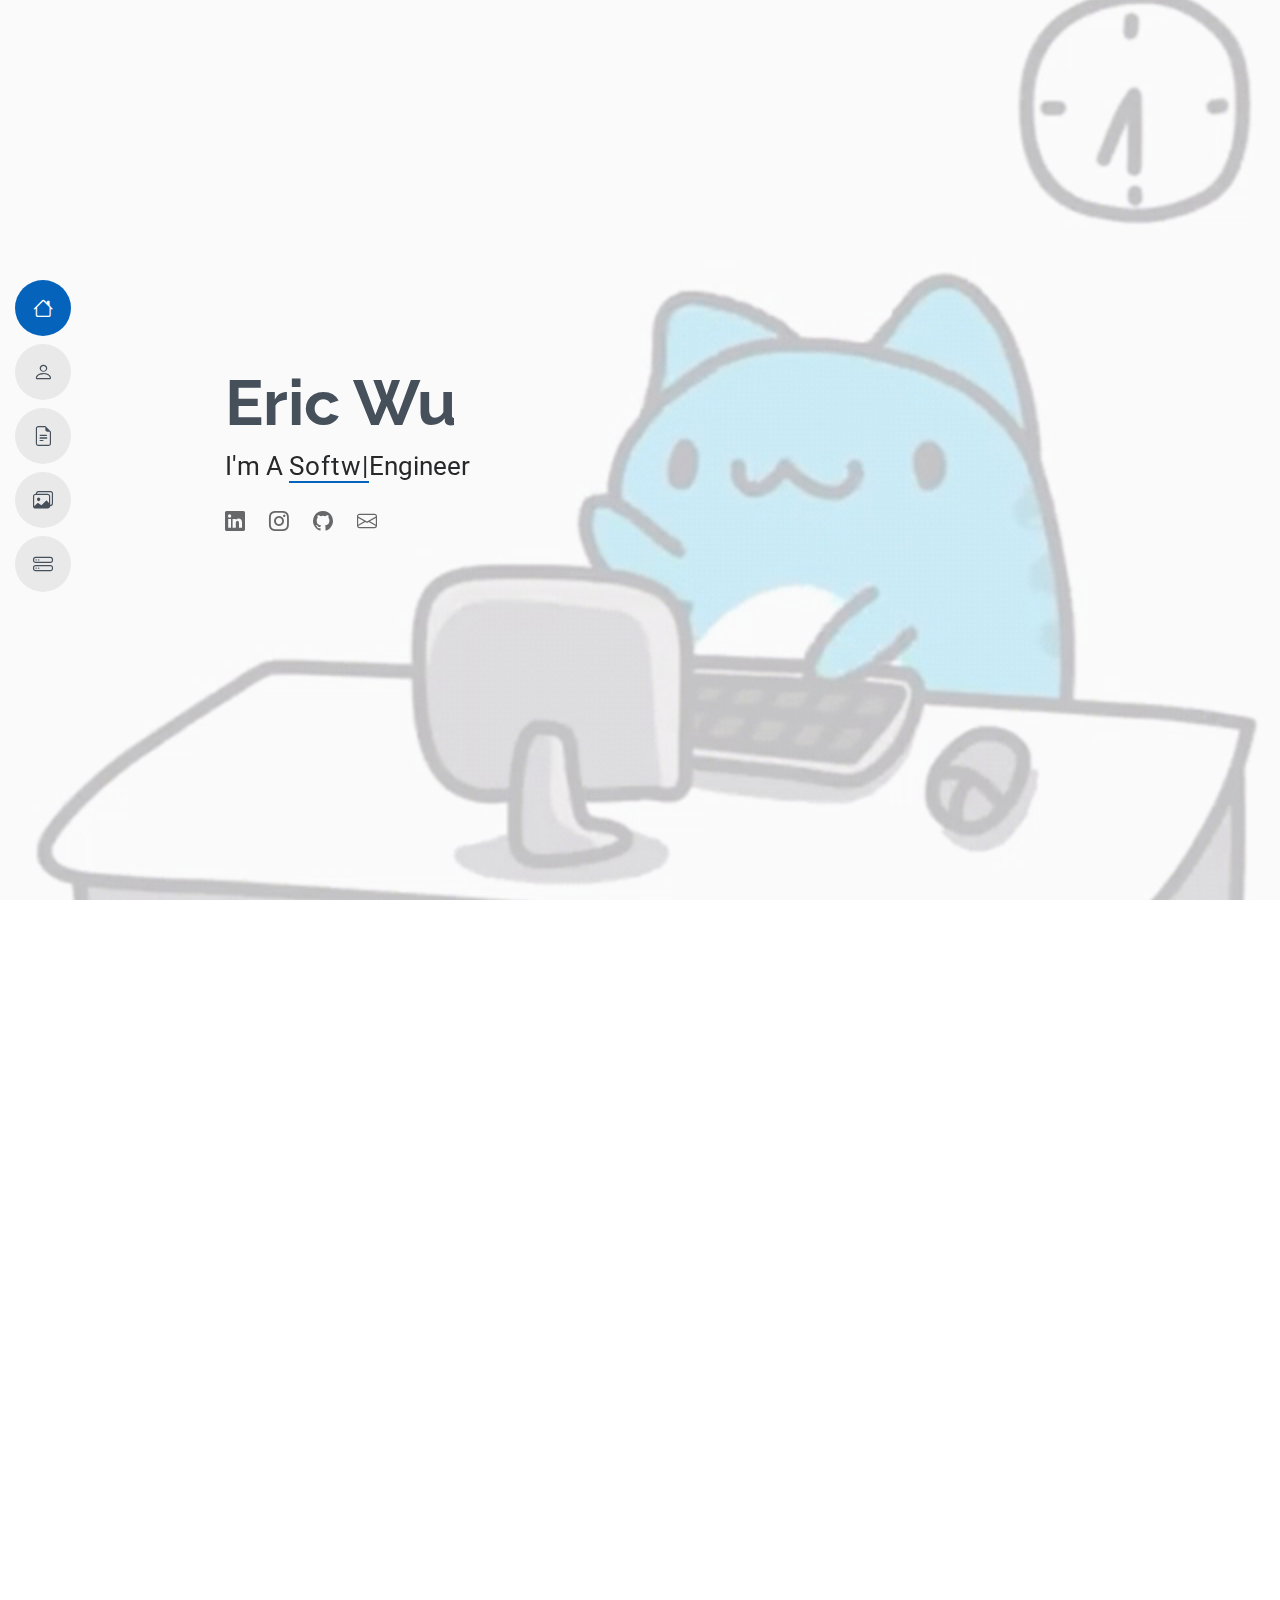
==== index.html @ dc7349c2 "Updated FavIcon?" ====
<!DOCTYPE html>
<html lang="en">

<head>
  <meta charset="utf-8">
  <meta content="width=device-width, initial-scale=1.0" name="viewport">
  <title>EW</title>
  <meta content="" name="description">
  <meta content="" name="keywords">

  <!-- Favicons -->
  <link rel="icon" type="image/png"  href="assets/img/favicon.png" >
  <link rel="stylesheet" href="https://cdnjs.cloudflare.com/ajax/libs/font-awesome/6.0.0-beta3/css/all.min.css" integrity="sha512-KO7TPHht6qdVv+/44L/7fROG8PQslRi4x6wUwz5GZ4k/w/W1MPv69cSNM6CeZTzq5b3/lQ7Zl6s5TO2j1BkQ6w==" crossorigin="anonymous" referrerpolicy="no-referrer" />


  <!-- Fonts -->
  <link href="https://fonts.googleapis.com" rel="preconnect">
  <link href="https://fonts.gstatic.com" rel="preconnect" crossorigin>
  <link href="https://fonts.googleapis.com/css2?family=Roboto:ital,wght@0,100;0,300;0,400;0,500;0,700;0,900;1,100;1,300;1,400;1,500;1,700;1,900&family=Poppins:ital,wght@0,100;0,200;0,300;0,400;0,500;0,600;0,700;0,800;0,900;1,100;1,200;1,300;1,400;1,500;1,600;1,700;1,800;1,900&family=Raleway:ital,wght@0,100;0,200;0,300;0,400;0,500;0,600;0,700;0,800;0,900;1,100;1,200;1,300;1,400;1,500;1,600;1,700;1,800;1,900&display=swap" rel="stylesheet">

  <!-- Vendor CSS Files -->
  <link href="assets/vendor/bootstrap/css/bootstrap.min.css" rel="stylesheet">
  <link href="assets/vendor/bootstrap-icons/bootstrap-icons.css" rel="stylesheet">
  <link href="assets/vendor/aos/aos.css" rel="stylesheet">
  <link href="assets/vendor/glightbox/css/glightbox.min.css" rel="stylesheet">
  <link href="assets/vendor/swiper/swiper-bundle.min.css" rel="stylesheet">

  <!-- Main CSS File -->
  <link href="assets/css/main.css" rel="stylesheet">

  <!-- =======================================================
  * Template Name: MyResume
  * Template URL: https://bootstrapmade.com/free-html-bootstrap-template-my-resume/
  * Updated: Jun 29 2024 with Bootstrap v5.3.3
  * Author: BootstrapMade.com
  * License: https://bootstrapmade.com/license/
  ======================================================== -->
</head>

<body class="index-page">

  <header id="header" class="header d-flex flex-column justify-content-center">

    <i class="header-toggle d-xl-none bi bi-list"></i>

    <nav id="navmenu" class="navmenu">
      <ul>
        <li><a href="#hero" class="active"><i class="bi bi-house navicon"></i><span>Home</span></a></li>
        <li><a href="#about"><i class="bi bi-person navicon"></i><span>About</span></a></li>
        <li><a href="#resume"><i class="bi bi-file-earmark-text navicon"></i><span>Resume</span></a></li>
        <li><a href="#projects"><i class="bi bi-images navicon"></i><span>Projects</span></a></li>
        <li><a href="#services"><i class="bi bi-hdd-stack navicon"></i><span>Services</span></a></li>
      </ul>
    </nav>

  </header>

  <main class="main">

    <!-- Hero Section -->
    <section id="hero" class="hero section light-background">
      <div class="video-container">
        <video autoplay loop muted playsinline poster="assets/img/capoo-capoo-type.mp4">
          <source src="assets/img/capoo-capoo-type.mp4" type="video/mp4">
          Your browser does not support the video tag.
        </video>
      </div>
      <div class="container" data-aos="zoom-out">
        <div class="row justify-content-center">
          <div class="col-lg-9 hero-content">
            <h2>Eric Wu</h2>
            <p>I'm A
              <span class="typed" data-typed-items="Software, Cloud"></span>Engineer
              <span class="typed-cursor typed-cursor--blink" aria-hidden="true"></span>
            </p>
            <div class="social-links">
              <a href="https://www.linkedin.com/in/eric-wu-dev/"><i class="bi bi-linkedin"></i></a>
              <a href="https://www.instagram.com/e.wu1021/"><i class="bi bi-instagram"></i></a>
              <a href="https://github.com/Ewu694"><i class="bi bi-github"></i></a>
              <a href="mailto:ericwu.dev@gmail.com"><i class="bi bi-envelope"></i></a>
            </div>
          </div>
        </div>
      </div>

    </section><!-- /Hero Section -->

    <!-- About Section -->
    <section id="about" class="about section">

      <!-- Section Title -->
      <div class="container section-title" data-aos="fade-up">
        <h2>About</h2>
        <p>Hey! I'm a rising senior at Hunter College majoring in Computer Science with a minor in Mathematics. I'm currently a SWE intern at TipTop Technologies and a SWE Fellow at Headstarter and CodePath! Throughout the summer I will be exploring new frameworks and libraries while doing my best to advance my cloud knowledge to earn a AWS Solutions Architect Associate certificate. Please feel free to get in touch with me as I am always looking for new opportunities that allow me to contribute to innovative projects and further expand my expertise!</p>
      </div><!-- End Section Title -->  

      <div class="container" data-aos="fade-up" data-aos-delay="100">

        <div class="row gy-4 justify-content-center">
          <div class="col-lg-4 section-pic-container">
            <img src="assets/img/profile-pic.jpg" class="img-fluid" alt="">
          </div>
          <div class="col-lg-8 content">
              <h2>Software | Cloud Engineer</h2>
            <p class="fst-italic py-3">
              "I am built upon the small things I do everyday, and the end results are just a byproduct of that" - Kita Shinsuke
            </p>
            <div class="row">
              <div class="col-lg-6">
                <ul>
                  <li>
                     <i class="bi bi-chevron-right"></i> <strong>Email:</strong>
                     <a href="mailto:ericwu.dev@gmail.com">ericwu.dev@gmail.com</a>
                  </li>
                  <li>
                    <i class="bi bi-chevron-right"></i> <strong>City:</strong> <span>New York, USA</span>
                  </li>
                  <li>
                    <i class="bi bi-chevron-right"></i> <strong>Availability:</strong> <span>August 30th Onwards</span>
                  </li>
                </ul>
              </div>
              <div class="col-lg-6">
                <ul>
                  <li><i class="bi bi-chevron-right"></i> <strong>Age:</strong> <span>20</span></li>
                  <li><i class="bi bi-chevron-right"></i> <strong>Degree:</strong> <span>Bachelor's in Computer Science</span></li>
                  <li><i class="bi bi-chevron-right"></i> <strong>GPA:</strong> <span>3.3</span></li>
                </ul>
              </div>
            </div>
            <p class="py-3">
              Looking for a driven and adaptable junior engineer who possibly comes with a sense of humor? Look no further! I've developed both my soft and technical skills through the experience I've gained. Over time, I've grown increasingly confident in these abilities. I am always open to new opportunities where we can help elevate each other to greater heights!
            </p>
          </div>
        </div>

      </div>

    </section><!-- /About Section -->

    <!-- Skills Section -->
    <section id="skills" class="skills section">

      <!-- Section Title -->
      <div class="container section-title" data-aos="fade-up">
        <h2>Skills</h2>
      </div><!-- End Section Title -->

      <div class="container" data-aos="fade-up" data-aos-delay="100">

        <div class="row skills-content skills-animation">

          <div class="col-lg-6">

            <div class="progress">
              <span class="skill"><span>HTML</span> <i class="val">100%</i></span>
              <div class="progress-bar-wrap">
                <div class="progress-bar" role="progressbar" aria-valuenow="100" aria-valuemin="0" aria-valuemax="100"></div>
              </div>
            </div><!-- End Skills Item -->

            <div class="progress">
              <span class="skill"><span>JavaScript/TypeScript</span> <i class="val">90%</i></span>
              <div class="progress-bar-wrap">
                <div class="progress-bar" role="progressbar" aria-valuenow="90" aria-valuemin="0" aria-valuemax="100"></div>
              </div>
            </div><!-- End Skills Item -->

            <div class="progress">
              <span class="skill"><span>React/Next/Node/Express JS</span> <i class="val">75%</i></span>
              <div class="progress-bar-wrap">
                <div class="progress-bar" role="progressbar" aria-valuenow="75" aria-valuemin="0" aria-valuemax="100"></div>
              </div>
            </div><!-- End Skills Item -->

          </div>

          <div class="col-lg-6">

            <div class="progress">
              <span class="skill"><span>Python</span> <i class="val">95%</i></span>
              <div class="progress-bar-wrap">
                <div class="progress-bar" role="progressbar" aria-valuenow="95" aria-valuemin="0" aria-valuemax="95"></div>
              </div>
            </div><!-- End Skills Item -->

            <div class="progress">
              <span class="skill"><span>C++</span> <i class="val">95%</i></span>
              <div class="progress-bar-wrap">
                <div class="progress-bar" role="progressbar" aria-valuenow="95" aria-valuemin="0" aria-valuemax="100"></div>
              </div>
            </div><!-- End Skills Item -->

            <div class="progress">
              <span class="skill"><span>AWS</span> <i class="val">70%</i></span>
              <div class="progress-bar-wrap">
                <div class="progress-bar" role="progressbar" aria-valuenow="70" aria-valuemin="0" aria-valuemax="100"></div>
              </div>
            </div><!-- End Skills Item -->

          </div>

        </div>

      </div>

    </section><!-- /Skills Section -->

    <!-- Resume Section -->
    <section id="resume" class="resume section">

      <!-- Section Title -->
      <div class="container section-title" data-aos="fade-up">
        <h2>Resume</h2>
        <div class="btn_container">
          <button 
          class="btn btn-color-2" 
          onclick="window.open('https://drive.google.com/file/d/1-XKD9uAwaALho69x9drtGGckcYJbq74u/view?usp=sharing')">
          Download CV
        </div>
      </div><!-- End Section Title -->

      <div class="container">

        <div class="row">

          <div class="col-lg-6" data-aos="fade-up" data-aos-delay="100">
            <h3 class="resume-title">Summary</h3>

            <div class="resume-item pb-0">
              <h4>Eric Wu</h4>
              <p><em>Junior Developer who's been coding since high school and continousally developing their skills.</em></p>
              <ul>
                <li>Brooklyn, NY</li>
                <li> <a href="mailto:ericwu.dev@gmail.com">ericwu.dev@gmail.com</a></li>
              </ul>
            </div><!-- Edn Resume Item -->

            <h3 class="resume-title">Education</h3>
            <div class="resume-item">
              <h4>City University of New York, Hunter College</h4>
              <h5>695 Park Ave, 10065, New York, NY</h5>
              <h5>2021 - Present</h5>
              <p><em>Bachelor of Arts in Computer Science</em></p>
              <p>Relevant Coursework: Data-Structures and Algorithms, Discrete Math, Computer Architecture, Graph Theory, Operating Systems, Computer Theory, Calculus 2, Statistics
              </p>
            </div><!-- Edn Resume Item -->

          </div>

          <div class="col-lg-6" data-aos="fade-up" data-aos-delay="200">
            <h3 class="resume-title">Professional Experience</h3>
            <div class="resume-item">
              <h4>Software Engineer Intern</h4>
              <h5>March 2024 - Present</h5>
              <p><em> Remote </em></p>
              <ul>
                <li>Developed a web application for user feedback on organizations, enabling employees to enhance service quality based on feedback</li>
                <li>Integrated an AI chatbot for customer support, providing real-time answers and increasing customer engagement </li>
                <li>Developed a web API for seamless user registration integration on client websites, leading to a user base increase of over 100</li>
                <li>Collaborated with the client’s language learning platform team to enhance their chatbot, improving its usability and intuitiveness, thereby extending user session times</li>
              </ul>
            </div><!-- Edn Resume Item -->
            
            <div class="resume-item">
              <h4>Student Aide</h4>
              <h5>August 2023 - March 2024</h5>
              <p><em>City University of New York, Hunter College</em></p>
              <ul>
                <li>Serviced patrons in the reception desk of the Leon and Toby Cooperman Library, resulting in smooth and comfortable patron experience</li>
                <li>Filled and adapted to many different roles within the library when necessary</li>
                <li>Taught hundreds of patrons about how the printing system worked, how to find and search for books within the different floors of the library, etc.
                </li>
              </ul>
            </div><!-- Edn Resume Item -->

            <div class="resume-item">
              <h4>Teaching Assistant</h4>
              <h5>August 2022 - December 2022</h5>
              <p><em>City University of New York, Hunter College</em></p>
              <ul>
                <li>Mentored hundreds of students in Python and C++, significantly improving their project and test grades.</li>
                <li>Led discussion sessions mentoring 10-30 students in Python and C++, resulting in significant improvements in their project and test grades</li>
              </ul>
            </div><!-- Edn Resume Item -->

          </div>

        </div>

      </div>

    </section><!-- /Resume Section -->

    <!-- Project Section -->
    <section id="projects" class="portfolio section">

      <!-- Section Title -->
      <div class="container section-title" data-aos="fade-up">
        <h2>Projects</h2>
      </div><!-- End Section Title -->

      <div class="container">

        <div class="isotope-layout" data-default-filter="*" data-layout="masonry" data-sort="original-order">

          <ul class="portfolio-filters isotope-filters" data-aos="fade-up" data-aos-delay="100">
            <li data-filter="*" class="filter-active">All</li>
            <li data-filter=".filter-app">JavaScript</li>
            <li data-filter=".filter-product">Python</li>
            <li data-filter=".filter-branding">C++/C#</li>
          </ul><!-- End Portfolio Filters -->

          <div class="row gy-4 isotope-container" data-aos="fade-up" data-aos-delay="200">

            <div class="col-lg-4 col-md-6 portfolio-item isotope-item filter-app">
              <img src="assets/img/project-1.png" class="img-fluid" alt="">
              <div class="portfolio-info">
                <h4>aScrape</h4>
                <p>Made using: TypeScript | ReactJS | NextJS | NodeJS | TailwindCSS | Axios + Cheerio</p>
                <a href="https://github.com/Ewu694/aScrape" title="Repository" class="details-link"><i class="bi bi-github"></i></a>
              </div>
            </div><!-- End Portfolio Item -->

            <div class="col-lg-4 col-md-6 portfolio-item isotope-item filter-product">
              <img src="assets/img/project-4.jpg" class="img-fluid" alt="">
              <div class="portfolio-info">
                <h4>Dominos Pizza Script</h4>
                <p>Made using: Python</p>
                <a href="https://github.com/Ewu694/Automated-Dominos-Pizzas" title="Repository" class="details-link"><i class="bi bi-github"></i></a>
              </div>
            </div><!-- End Portfolio Item -->

            <div class="col-lg-4 col-md-6 portfolio-item isotope-item filter-branding">
              <img src="assets/img/project-6.png" class="img-fluid" alt="">
              <div class="portfolio-info">
                <h4>Simulated Operating System</h4>
                <p>Made using: C++</p>
                <a href="https://github.com/Ewu694/SimulatedOS" title="Repository" class="details-link"><i class="bi bi-github"></i></a>
              </div>
            </div><!-- End Portfolio Item -->

            <div class="col-lg-4 col-md-6 portfolio-item isotope-item filter-app">
              <img src="assets/img/project-7.png" class="img-fluid" alt="">
              <div class="portfolio-info">
                <h4>Popmarket Scraper</h4>
                <p>Made Using: JavaScript</p>
                <a href="https://github.com/Ewu694/Popmarket-Scraper" title="Repository" class="details-link"><i class="bi bi-github"></i></a>
              </div>
            </div><!-- End Portfolio Item -->

            <div class="col-lg-4 col-md-6 portfolio-item isotope-item filter-product">
              <img src="assets/img/project-5.png" class="img-fluid" alt="">
              <div class="portfolio-info">
                <h4>Automated Internship Tracker</h4>
                <p>Made Using: Python</p>
                <a href="https://github.com/Ewu694/Internship-Tracker" title="Repository" class="details-link"><i class="bi bi-github"></i></a>
              </div>
            </div><!-- End Portfolio Item -->

            <div class="col-lg-4 col-md-6 portfolio-item isotope-item filter-branding">
              <img src="assets/img/project-3.png" class="img-fluid" alt="">
              <div class="portfolio-info">
                <h4>Card Game</h4>
                <p>Made Using: C++</p>
                <a href="https://github.com/Ewu694/Card-Game" title="Repository" class="details-link"><i class="bi bi-github"></i></a>
              </div>
            </div><!-- End Portfolio Item -->

            <div class="col-lg-4 col-md-6 portfolio-item isotope-item filter-branding">
              <img src="assets/img/project-2.png" class="img-fluid" alt="">
              <div class="portfolio-info">
                <h4>Meowshi</h4>
                <p>Made Using: C# + Unity Game Engine</p>
                <a href="https://github.com/Ewu694/Meowshi" title="Repository" class="details-link"><i class="bi bi-github"></i></a>
              </div>
            </div><!-- End Portfolio Item -->

          </div><!-- End Portfolio Container -->

        </div>

      </div>

    </section><!-- /Portfolio Section -->

    <!-- Services Section -->
    <section id="services" class="services section">

      <!-- Section Title -->
      <div class="container section-title" data-aos="fade-up">
        <h2>Services</h2>
      </div><!-- End Section Title -->

      <div class="container">

        <div class="row gy-4">

          <div class="col-lg-4 col-md-6" data-aos="fade-up" data-aos-delay="400">
            <div class="service-item item-red position-relative">
              <div class="icon">
                <svg width="100" height="100" viewBox="0 0 600 600" xmlns="http://www.w3.org/2000/svg">
                  <path stroke="none" stroke-width="0" fill="#f5f5f5" d="M300,503.46388370962813C374.79870501325706,506.71871716319447,464.8034551963731,527.1746412648533,510.4981551193396,467.86667711651364C555.9287308511215,408.9015244558933,512.6030010748507,327.5744911775523,490.211057578863,256.5855673507754C471.097692560561,195.9906835881958,447.69079081568157,138.11976852964426,395.19560036434837,102.3242989838813C329.3053358748298,57.3949838291264,248.02791733380457,8.279543830951368,175.87071277845988,42.242879143198664C103.41431057327972,76.34704239035025,93.79494320519305,170.9812938413882,81.28167332365135,250.07896920659033C70.17666984294237,320.27484674793965,64.84698225790005,396.69656628748305,111.28512138212992,450.4950937839243C156.20124167950087,502.5303643271138,231.32542653798444,500.4755392045468,300,503.46388370962813"></path>
                </svg>
                <i class="bi bi-bounding-box-circles"></i>
              </div>
              <a href="#" class="stretched-link">
                <h3>Front-End Development</h3>
              </a>
              <p>As I progress in my career as a junior engineer, I've acquired valuable front-end skills in React and JavaScript through internships, projects, and courses. I am confident that these skills can be of great benefit in making your website clean, organized and interactive</p>
              <a href="#" class="stretched-link"></a>
            </div>
          </div><!-- End Service Item -->

          <div class="col-lg-4 col-md-6" data-aos="fade-up" data-aos-delay="100">
            <div class="service-item item-cyan position-relative">
              <div class="icon">
                <svg width="100" height="100" viewBox="0 0 600 600" xmlns="http://www.w3.org/2000/svg">
                  <path stroke="none" stroke-width="0" fill="#f5f5f5" d="M300,521.0016835830174C376.1290562159157,517.8887921683347,466.0731472004068,529.7835943286574,510.70327084640275,468.03025145048787C554.3714126377745,407.6079735673963,508.03601936045806,328.9844924480964,491.2728898941984,256.3432110539036C474.5976632858925,184.082847569629,479.9380746630129,96.60480741107993,416.23090153303,58.64404602377083C348.86323505073057,18.502131276798302,261.93793281208167,40.57373210992963,193.5410806939664,78.93577620505333C130.42746243093433,114.334589627462,98.30271207620316,179.96522072025542,76.75703585869454,249.04625023123273C51.97151888228291,328.5150500222984,13.704378332031375,421.85034740162234,66.52175969318436,486.19268352777647C119.04800174914682,550.1803526380478,217.28368757567262,524.383925680826,300,521.0016835830174"></path>
                </svg>
                <i class="bi bi-activity"></i>
              </div>
              <a href="#" class="stretched-link">
                <h3>Back-End Development</h3>
              </a>
              <p>I've cultivated valuable skills in backend development using Node.js, Next.js, and Express.js. These skills have been honed through internships, projects, and dedicated courses. I am confident that my proficiency in these technologies can bring significant value to you or your team</p>
            </div>
          </div><!-- End Service Item -->

          <div class="col-lg-4 col-md-6" data-aos="fade-up" data-aos-delay="200">
            <div class="service-item item-orange position-relative">
              <div class="icon">
                <svg width="100" height="100" viewBox="0 0 600 600" xmlns="http://www.w3.org/2000/svg">
                  <path stroke="none" stroke-width="0" fill="#f5f5f5" d="M300,582.0697525312426C382.5290701553225,586.8405444964366,449.9789794690241,525.3245884688669,502.5850820975895,461.55621195738473C556.606425686781,396.0723002908107,615.8543463187945,314.28637112970534,586.6730223649479,234.56875336149918C558.9533121215079,158.8439757836574,454.9685369536778,164.00468322053177,381.49747125262974,130.76875717737553C312.15926192815925,99.40240125094834,248.97055460311594,18.661163978235184,179.8680185752513,50.54337015887873C110.5421016452524,82.52863877960104,119.82277516462835,180.83849132639028,109.12597500060166,256.43424936330496C100.08760227029461,320.3096726198365,92.17705696193138,384.0621239912766,124.79988738764834,439.7174275375508C164.83382741302287,508.01625554203684,220.96474134820875,577.5009287672846,300,582.0697525312426"></path>
                </svg>
                <i class="bi bi-broadcast"></i>
              </div>
              <a href="#" class="stretched-link">
                <h3>Cloud Engineering</h3>
              </a>
              <p>With the skills I've acquired while obtaining my AWS certificates, I'm confident that I can assist you with any AWS-related challenges you may encounter, whether it involves database management, hosting, monitoring, or other areas.</p>
            </div>
          </div><!-- End Service Item -->

          <div class="col-lg-4 col-md-6" data-aos="fade-up" data-aos-delay="300">
            <div class="service-item item-teal position-relative">
              <div class="icon">
                <svg width="100" height="100" viewBox="0 0 600 600" xmlns="http://www.w3.org/2000/svg">
                  <path stroke="none" stroke-width="0" fill="#f5f5f5" d="M300,541.5067337569781C382.14930387511276,545.0595476570109,479.8736841581634,548.3450877840088,526.4010558755058,480.5488172755941C571.5218469581645,414.80211281144784,517.5187510058486,332.0715597781072,496.52539010469104,255.14436215662573C477.37192572678356,184.95920475031193,473.57363656557914,105.61284051026155,413.0603344069578,65.22779650032875C343.27470386102294,18.654635553484475,251.2091493199835,5.337323636656869,175.0934190732945,40.62881213300186C97.87086631185822,76.43348514350839,51.98124368387456,156.15599469081315,36.44837278890362,239.84606092416172C21.716077023791087,319.22268207091537,43.775223500013084,401.1760424656574,96.891909868211,461.97329694683043C147.22146801428983,519.5804099606455,223.5754009179313,538.201503339737,300,541.5067337569781"></path>
                </svg>
                <i class="bi bi-easel"></i>
              </div>
              <a href="#" class="stretched-link">
                <h3>Tutoring</h3>
              </a>
              <p>Drawing from my experience in various roles such as tutor, teaching assistant, and counselor, I am confident in my tutoring abilities, particularly in the fields of computer science and mathematics</p>
            </div>
          </div><!-- End Service Item -->

          <div class="col-lg-4 col-md-6" data-aos="fade-up" data-aos-delay="500">
            <div class="service-item item-indigo position-relative">
              <div class="icon">
                <svg width="100" height="100" viewBox="0 0 600 600" xmlns="http://www.w3.org/2000/svg">
                  <path stroke="none" stroke-width="0" fill="#f5f5f5" d="M300,532.3542879108572C369.38199826031484,532.3153073249985,429.10787420159085,491.63046689027357,474.5244479745417,439.17860296908856C522.8885846962883,383.3225815378663,569.1668002868075,314.3205725914397,550.7432151929288,242.7694973846089C532.6665558377875,172.5657663291529,456.2379748765914,142.6223662098291,390.3689995646985,112.34683881706744C326.66090330228417,83.06452184765237,258.84405631176094,53.51806209861945,193.32584062364296,78.48882559362697C121.61183558270385,105.82097193414197,62.805066853699245,167.19869350419734,48.57481801355237,242.6138429142374C34.843463184063346,315.3850353017275,76.69343916112496,383.4422959591041,125.22947124332185,439.3748458443577C170.7312796277747,491.8107796887764,230.57421082200815,532.3932930995766,300,532.3542879108572"></path>
                </svg>
                <i class="bi bi-calendar4-week icon"></i>
              </div>
              <a href="#" class="stretched-link">
                <h3>API Development</h3>
              </a>
              <p>Through my experience as a junior engineer, I've built up a solid foundation in API development using FastAPI, Python, and JavaScript, bolstered by hands-on experience with various APIs. I am confident that these skills can be leveraged to deliver substantial value to your projects</p>
              <a href="#" class="stretched-link"></a>
            </div>
          </div><!-- End Service Item -->

          <div class="col-lg-4 col-md-6" data-aos="fade-up" data-aos-delay="600">
            <div class="service-item item-pink position-relative">
              <div class="icon">
                <svg width="100" height="100" viewBox="0 0 600 600" xmlns="http://www.w3.org/2000/svg">
                  <path stroke="none" stroke-width="0" fill="#f5f5f5" d="M300,566.797414625762C385.7384707136149,576.1784315230908,478.7894351017131,552.8928747891023,531.9192734346935,484.94944893311C584.6109503024035,417.5663521118492,582.489472248146,322.67544863468447,553.9536738515405,242.03673114598146C529.1557734026468,171.96086150256528,465.24506316201064,127.66468636344209,395.9583748389544,100.7403814666027C334.2173773831606,76.7482773500951,269.4350130405921,84.62216499799875,207.1952322260088,107.2889140133804C132.92018162631612,134.33871894543012,41.79353780512637,160.00259165414826,22.644507872594943,236.69541883565114C3.319112789854554,314.0945973066697,72.72355303640163,379.243833228382,124.04198916343866,440.3218312028393C172.9286146004772,498.5055451809895,224.45579914871206,558.5317968840102,300,566.797414625762"></path>
                </svg>
                <i class="bi bi-chat-square-text"></i>
              </div>
              <a href="#" class="stretched-link">
                <h3>Contact Me!</h3>
              </a>
              <p>If I can be of service, please feel free to contact me through my Instagram, LinkedIn, Email or Website!</p>
              <a href="#" class="stretched-link"></a>
            </div>
          </div><!-- End Service Item -->

        </div>

      </div>

    </section><!-- /Services Section -->
  </main>

  <!-- Scroll Top -->
  <a href="#" id="scroll-top" class="scroll-top d-flex align-items-center justify-content-center"><i class="bi bi-arrow-up-short"></i></a>

  <!-- Preloader -->
  <div id="preloader"></div>

  <!-- Vendor JS Files -->
  <script src="assets/vendor/bootstrap/js/bootstrap.bundle.min.js"></script>
  <script src="assets/vendor/php-email-form/validate.js"></script>
  <script src="assets/vendor/aos/aos.js"></script>
  <script src="assets/vendor/typed.js/typed.umd.js"></script>
  <script src="assets/vendor/purecounter/purecounter_vanilla.js"></script>
  <script src="assets/vendor/waypoints/noframework.waypoints.js"></script>
  <script src="assets/vendor/glightbox/js/glightbox.min.js"></script>
  <script src="assets/vendor/imagesloaded/imagesloaded.pkgd.min.js"></script>
  <script src="assets/vendor/isotope-layout/isotope.pkgd.min.js"></script>
  <script src="assets/vendor/swiper/swiper-bundle.min.js"></script>

  <!-- Main JS File -->
  <script src="assets/js/main.js"></script>

</body>

</html>
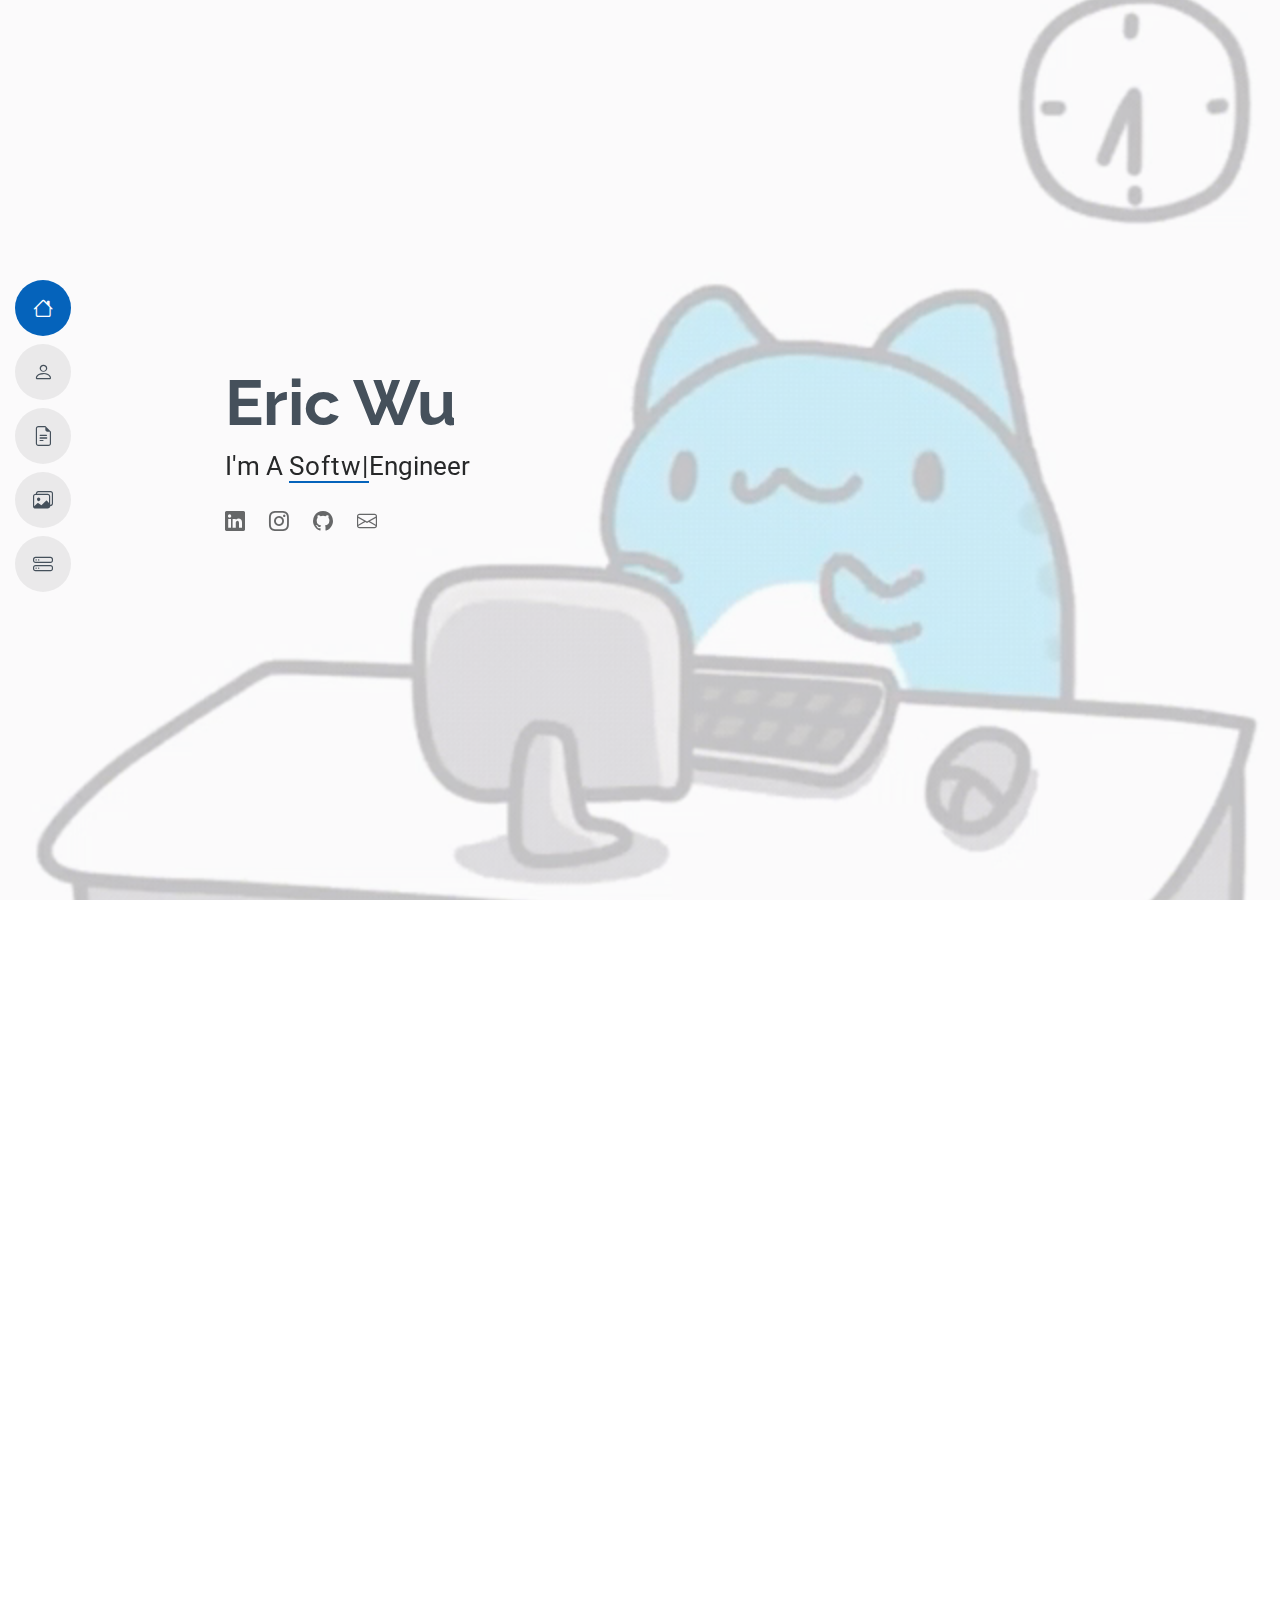
==== commit 7ad5263e: "Updated Resume Link" ====
--- a/index.html
+++ b/index.html
@@ -28,13 +28,6 @@
   <!-- Main CSS File -->
   <link href="assets/css/main.css" rel="stylesheet">
 
-  <!-- =======================================================
-  * Template Name: MyResume
-  * Template URL: https://bootstrapmade.com/free-html-bootstrap-template-my-resume/
-  * Updated: Jun 29 2024 with Bootstrap v5.3.3
-  * Author: BootstrapMade.com
-  * License: https://bootstrapmade.com/license/
-  ======================================================== -->
 </head>
 
 <body class="index-page">
@@ -215,7 +208,7 @@
         <div class="btn_container">
           <button 
           class="btn btn-color-2" 
-          onclick="window.open('https://drive.google.com/file/d/1-XKD9uAwaALho69x9drtGGckcYJbq74u/view?usp=sharing')">
+          onclick="window.open('https://drive.google.com/file/d/1XSOknkPQj60uwHxQnsYt2UgDhs9xBOQq/view?usp=sharing')">
           Download CV
         </div>
       </div><!-- End Section Title -->
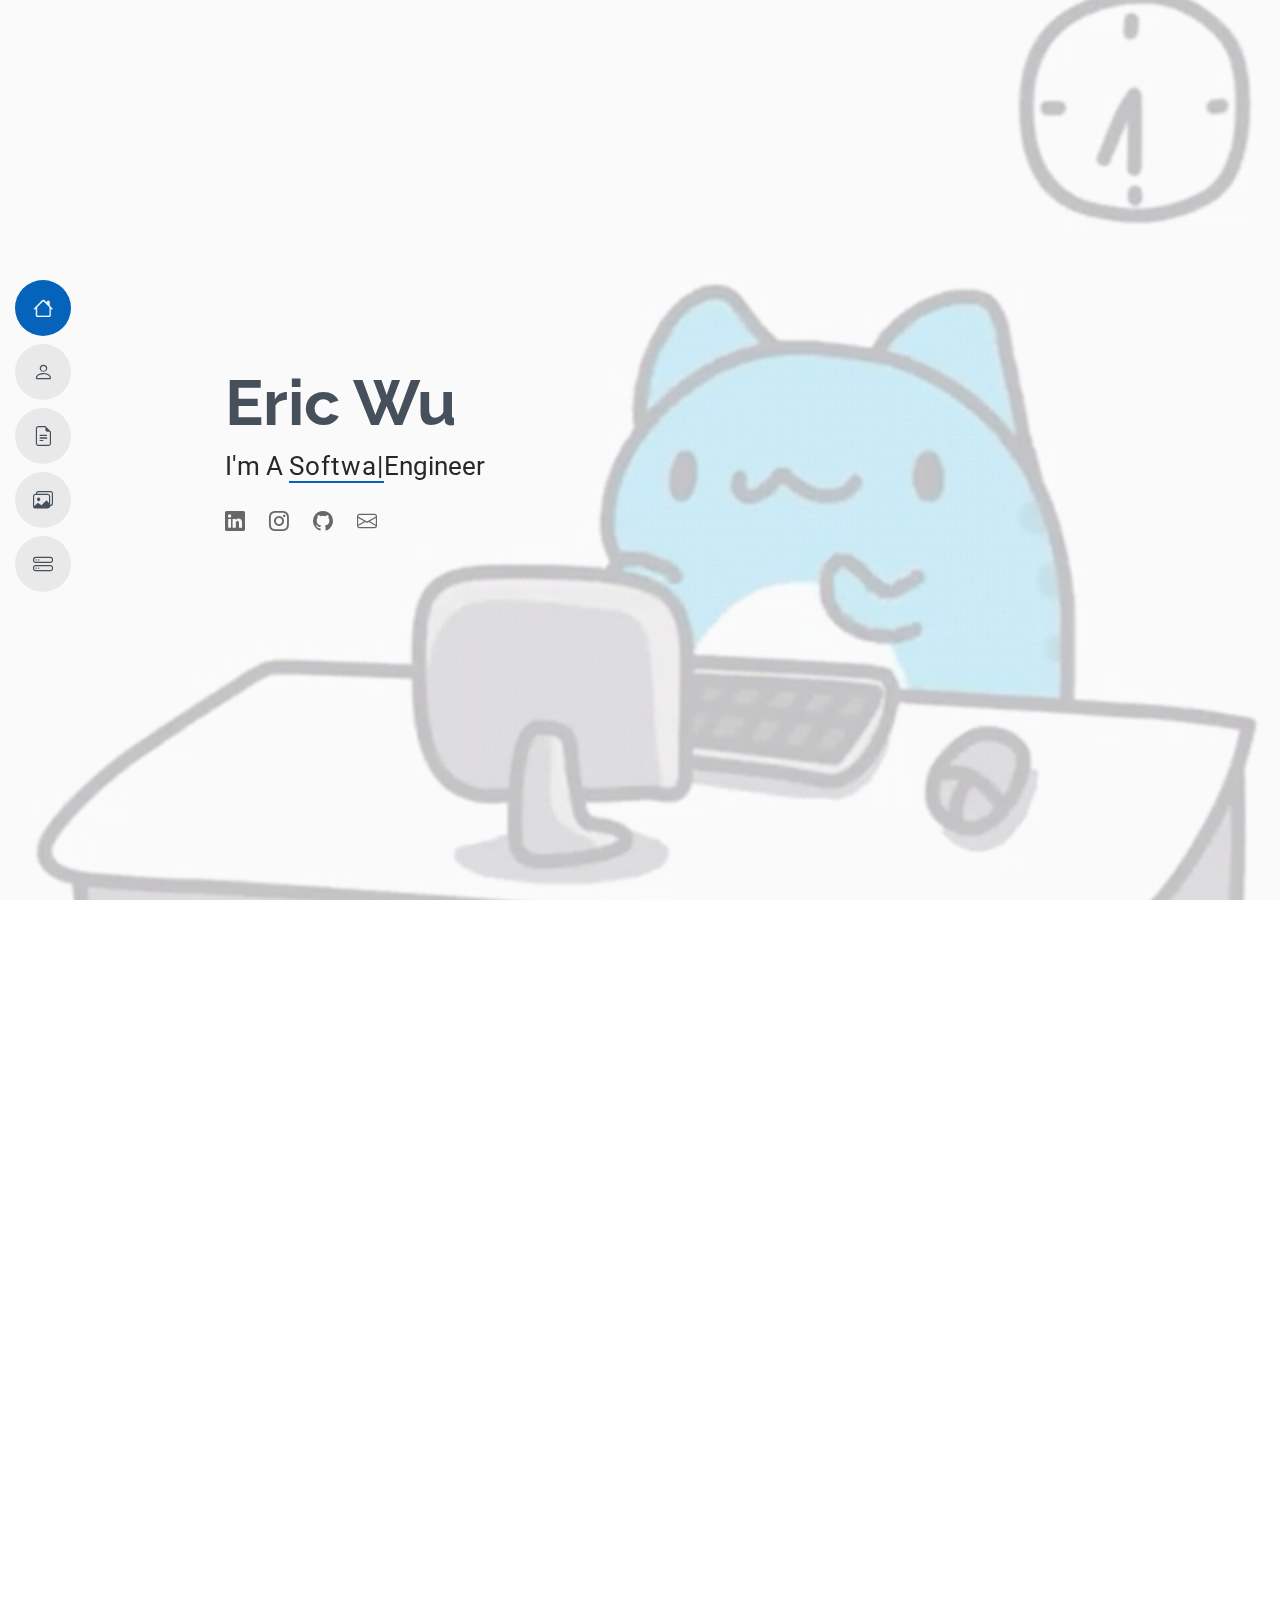
==== commit f9323ffd: "Update index.html" ====
--- a/index.html
+++ b/index.html
@@ -244,19 +244,41 @@
           <div class="col-lg-6" data-aos="fade-up" data-aos-delay="200">
             <h3 class="resume-title">Professional Experience</h3>
             <div class="resume-item">
-              <h4>Software Engineer Intern</h4>
-              <h5>March 2024 - Present</h5>
+              <h4>Software Engineer Fellow @ Headstarter AI</h4>
+              <h5>July 2024 - Present</h5>
+              <p><em> Remote </em></p>
+              <ul>
+                <li>Developed the front-end and back-end for a Chrome Extension called AlgoArchive that tracks LeetCode and HackerRank submissions and solutions to help users easily and efficently track their progress when studying </li>
+                <li>Leveraged AI APIs to create a chatbot that is able to store past conservations for users to be able to quickly understand and break-down LeetCode and HackerRank problems</li>
+                <li>Developed a web-application to help Hunter College students easily contribute their reviews into our AI chatbot which will help future and other students get a quick summary of their future professors and receive recommendations for certain classes</li>
+              </ul>
+            </div><!-- Edn Resume Item -->
+            <div class="resume-item">
+              <h4>Software Engineer Intern @ TipTop Technologies</h4>
+              <h5>March 2024 - August 2024</h5>
               <p><em> Remote </em></p>
               <ul>
                 <li>Developed a web application for user feedback on organizations, enabling employees to enhance service quality based on feedback</li>
                 <li>Integrated an AI chatbot for customer support, providing real-time answers and increasing customer engagement </li>
                 <li>Developed a web API for seamless user registration integration on client websites, leading to a user base increase of over 100</li>
                 <li>Collaborated with the client’s language learning platform team to enhance their chatbot, improving its usability and intuitiveness, thereby extending user session times</li>
+                <li>Implemented a responsive algorithm to keep track of a user's proficiency on a language learning application to motivate users and promote continued app usage</li>
+                <li>Created an API to retrieve user data from a user database to allow seamless integration of another application, leading to a fast and smooth transition from one app to another</li>
+                <li>Managed the team's Github repository, ensuring accountability for project deliverables and maintaining high standards for code quality</li>
+              </ul>
+            </div><!-- Edn Resume Item -->
+            <div class="resume-item">
+              <h4>Tech Fellow @ CodePath</h4>
+              <h5>June 2024 - August 2024</h5>
+              <p><em> Remote </em></p>
+              <ul>
+                <li>Developed a deep understanding of data structures and algorithms to be able to understand the interview process and pass it </li>
+                <li>Led productive discussions within groups of 4-6 people to solve advanced data structures and algorithms problems to improve efficency and learning</li>
               </ul>
             </div><!-- Edn Resume Item -->
             
             <div class="resume-item">
-              <h4>Student Aide</h4>
+              <h4>Student Aide @ CUNY Hunter College</h4>
               <h5>August 2023 - March 2024</h5>
               <p><em>City University of New York, Hunter College</em></p>
               <ul>
@@ -268,7 +290,7 @@
             </div><!-- Edn Resume Item -->
 
             <div class="resume-item">
-              <h4>Teaching Assistant</h4>
+              <h4>Teaching Assistant @ CUNY Hunter College</h4>
               <h5>August 2022 - December 2022</h5>
               <p><em>City University of New York, Hunter College</em></p>
               <ul>
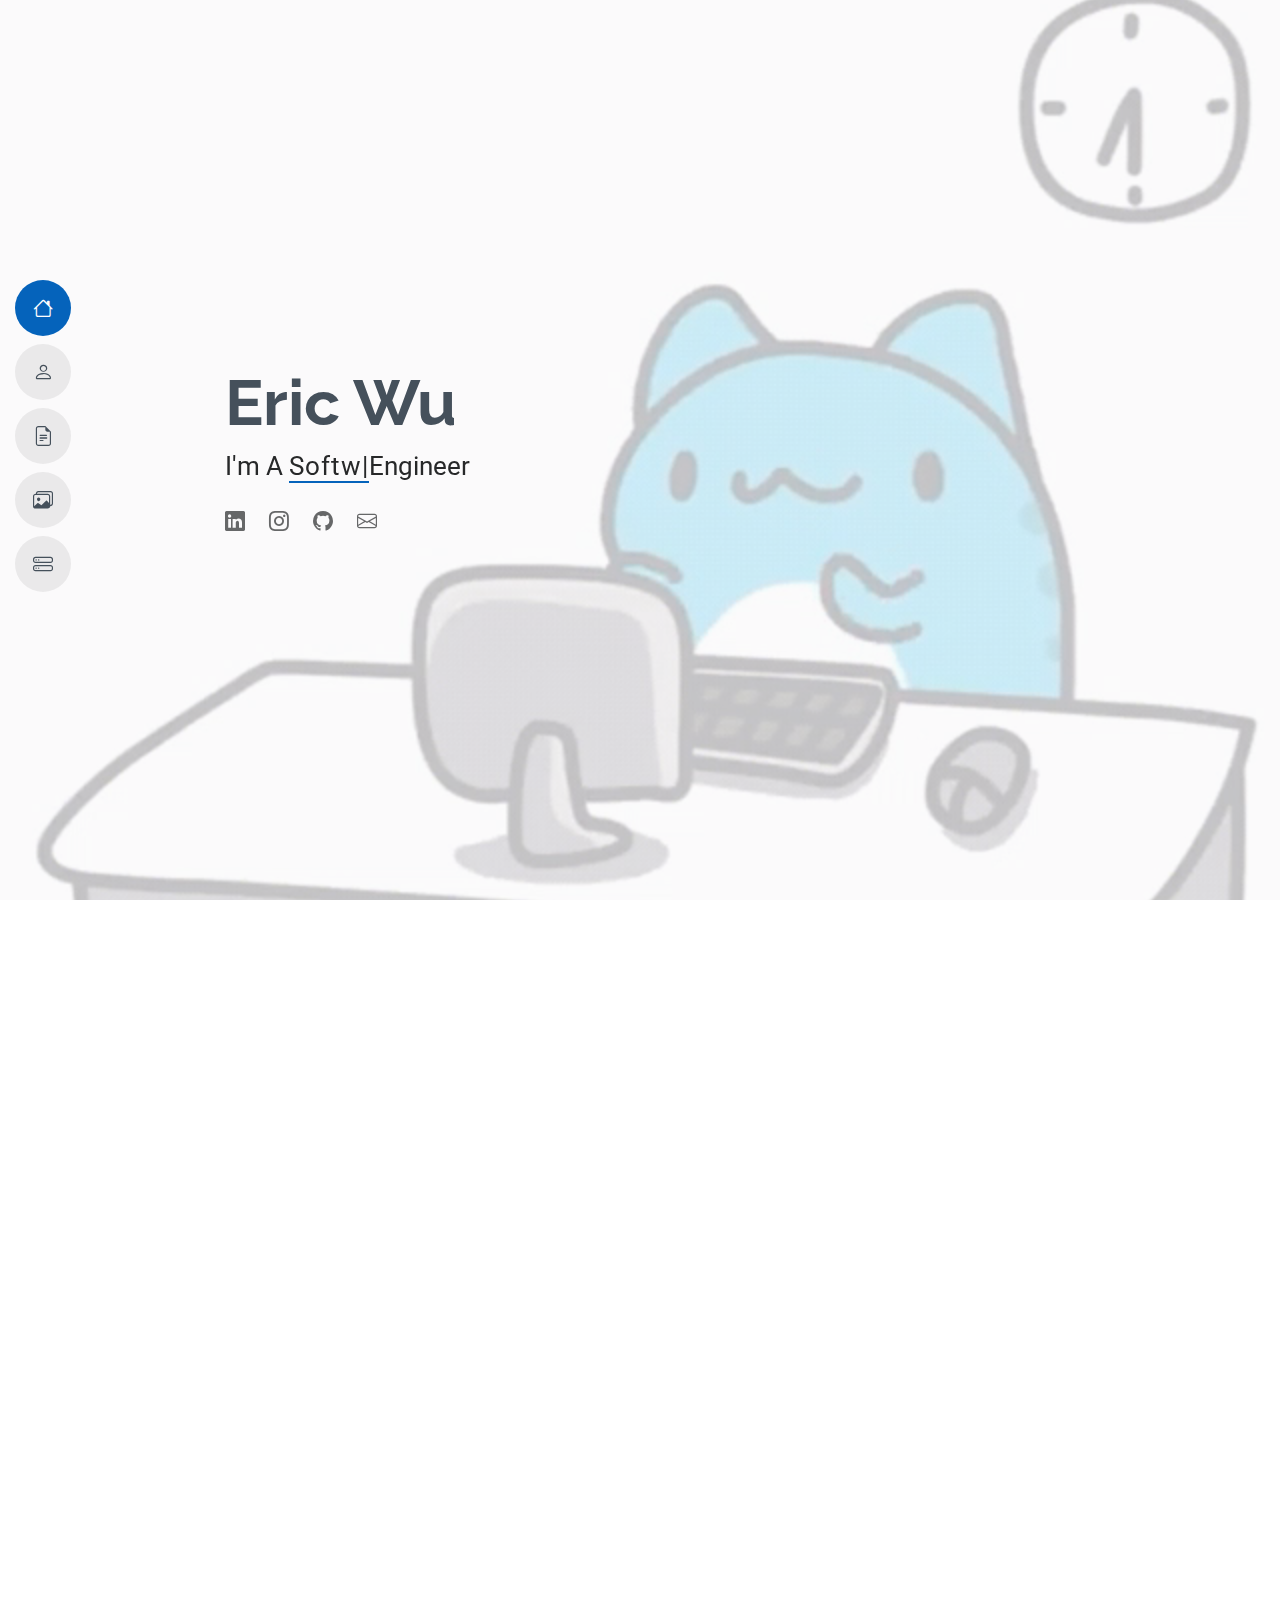
==== commit 5108ea43: "Update index.html" ====
--- a/index.html
+++ b/index.html
@@ -9,9 +9,10 @@
   <meta content="" name="keywords">
 
   <!-- Favicons -->
-  <link rel="icon" type="image/png"  href="assets/img/favicon.png" >
-  <link rel="stylesheet" href="https://cdnjs.cloudflare.com/ajax/libs/font-awesome/6.0.0-beta3/css/all.min.css" integrity="sha512-KO7TPHht6qdVv+/44L/7fROG8PQslRi4x6wUwz5GZ4k/w/W1MPv69cSNM6CeZTzq5b3/lQ7Zl6s5TO2j1BkQ6w==" crossorigin="anonymous" referrerpolicy="no-referrer" />
-
+  <link rel="apple-touch-icon" sizes="180x180" href="assets/apple-touch-icon.png">
+  <link rel="icon" type="image/png" sizes="32x32" href="assets/favicon-32x32.png">
+  <link rel="icon" type="image/png" sizes="16x16" href="assets/favicon-16x16.png">
+  <link rel="manifest" href="assets/site.webmanifest">
 
   <!-- Fonts -->
   <link href="https://fonts.googleapis.com" rel="preconnect">
@@ -321,12 +322,21 @@
 
           <ul class="portfolio-filters isotope-filters" data-aos="fade-up" data-aos-delay="100">
             <li data-filter="*" class="filter-active">All</li>
-            <li data-filter=".filter-app">JavaScript</li>
+            <li data-filter=".filter-app">JS/TS</li>
             <li data-filter=".filter-product">Python</li>
             <li data-filter=".filter-branding">C++/C#</li>
           </ul><!-- End Portfolio Filters -->
 
           <div class="row gy-4 isotope-container" data-aos="fade-up" data-aos-delay="200">
+
+            <div class="col-lg-4 col-md-6 portfolio-item isotope-item filter-app">
+              <img src="assets/img/project-8.png" class="img-fluid" alt="">
+              <div class="portfolio-info">
+                <h4>AlgoArchive</h4>
+                <p>Made using: TypeScript | Go | NextJS | NextUI | TailwindCSS | Cheerio</p>
+                <a href="algoarchive.org" title="Repository" class="details-link"><i class="bi bi-github"></i></a>
+              </div>
+            </div><!-- End Portfolio Item -->
 
             <div class="col-lg-4 col-md-6 portfolio-item isotope-item filter-app">
               <img src="assets/img/project-1.png" class="img-fluid" alt="">
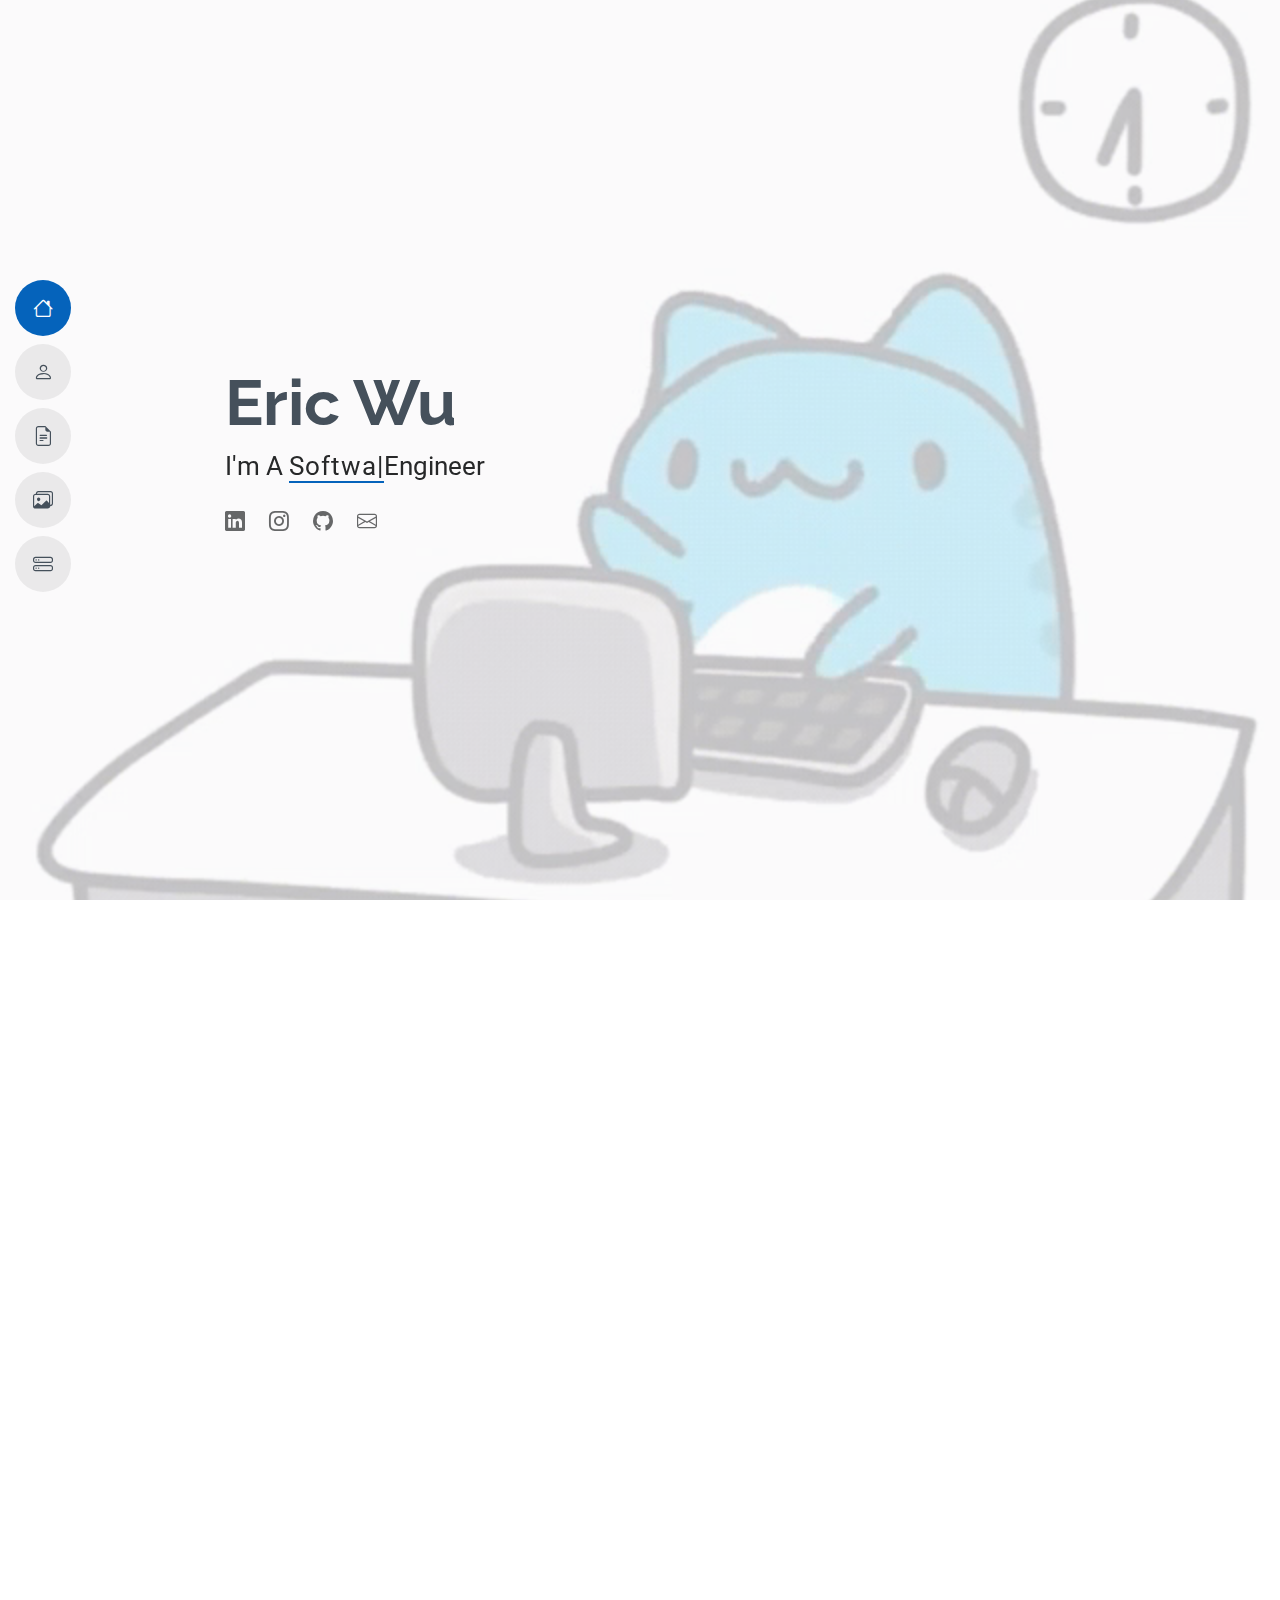
==== commit f06a65f6: "Update index.html" ====
--- a/index.html
+++ b/index.html
@@ -13,6 +13,9 @@
   <link rel="icon" type="image/png" sizes="32x32" href="assets/favicon-32x32.png">
   <link rel="icon" type="image/png" sizes="16x16" href="assets/favicon-16x16.png">
   <link rel="manifest" href="assets/site.webmanifest">
+  <link rel="mask-icon" href="assets/safari-pinned-tab.svg" color="#5bbad5">
+  <meta name="msapplication-TileColor" content="#da532c">
+  <meta name="theme-color" content="#ffffff">
 
   <!-- Fonts -->
   <link href="https://fonts.googleapis.com" rel="preconnect">
@@ -209,7 +212,7 @@
         <div class="btn_container">
           <button 
           class="btn btn-color-2" 
-          onclick="window.open('https://drive.google.com/file/d/1XSOknkPQj60uwHxQnsYt2UgDhs9xBOQq/view?usp=sharing')">
+          onclick="window.open('https://drive.google.com/file/d/1dGA-gp_-HFpalAcAA2FXM8dZiqF8IVzy/view?usp=sharing')">
           Download CV
         </div>
       </div><!-- End Section Title -->
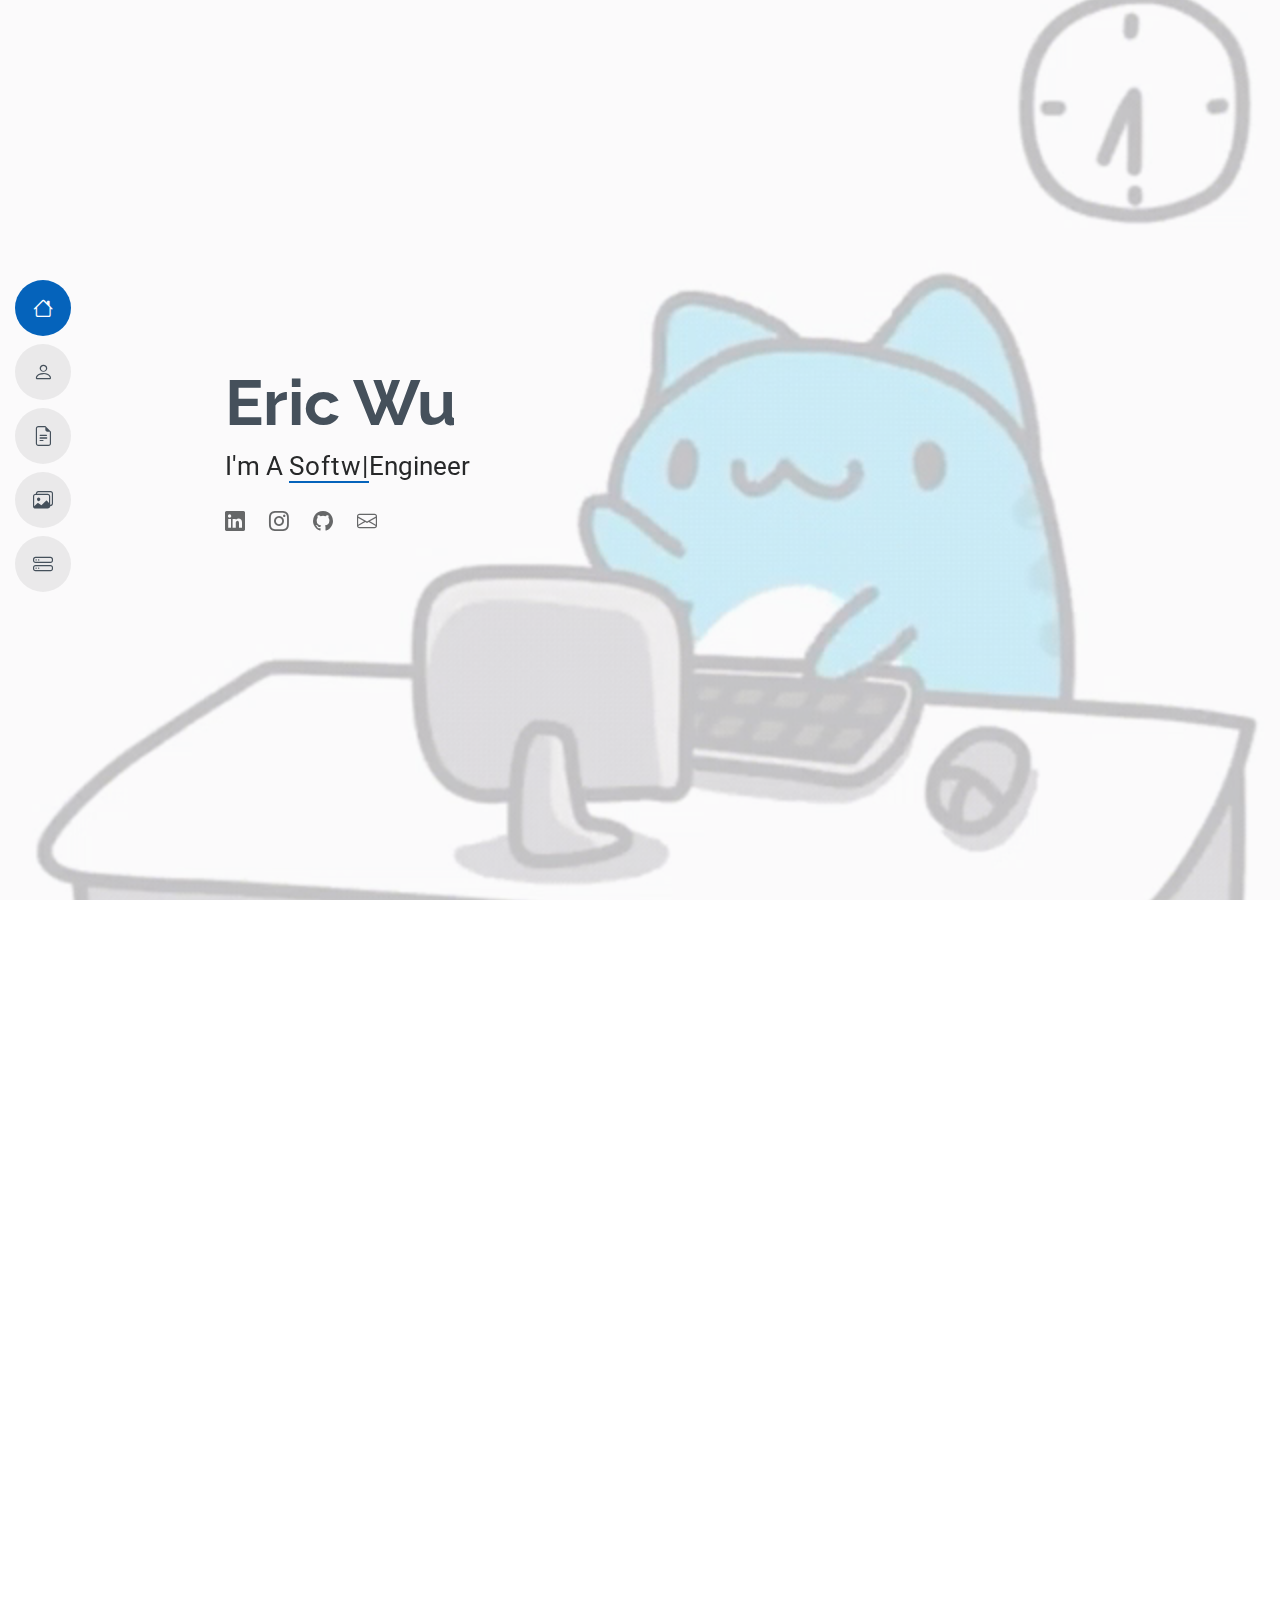
==== commit 37fda0d6: "FavIcon Update + Title Update" ====
--- a/index.html
+++ b/index.html
@@ -4,18 +4,15 @@
 <head>
   <meta charset="utf-8">
   <meta content="width=device-width, initial-scale=1.0" name="viewport">
-  <title>EW</title>
+  <title>Personal Portfolio</title>
   <meta content="" name="description">
   <meta content="" name="keywords">
 
   <!-- Favicons -->
-  <link rel="apple-touch-icon" sizes="180x180" href="assets/apple-touch-icon.png">
-  <link rel="icon" type="image/png" sizes="32x32" href="assets/favicon-32x32.png">
-  <link rel="icon" type="image/png" sizes="16x16" href="assets/favicon-16x16.png">
-  <link rel="manifest" href="assets/site.webmanifest">
-  <link rel="mask-icon" href="assets/safari-pinned-tab.svg" color="#5bbad5">
-  <meta name="msapplication-TileColor" content="#da532c">
-  <meta name="theme-color" content="#ffffff">
+  <link rel="apple-touch-icon" sizes="180x180" href="/assets/apple-touch-icon.png">
+  <link rel="icon" type="image/png" sizes="32x32" href="/assets/favicon-32x32.png">
+  <link rel="icon" type="image/png" sizes="16x16" href="/assets/favicon-16x16.png">
+  <link rel="manifest" href="/assets/site.webmanifest">
 
   <!-- Fonts -->
   <link href="https://fonts.googleapis.com" rel="preconnect">
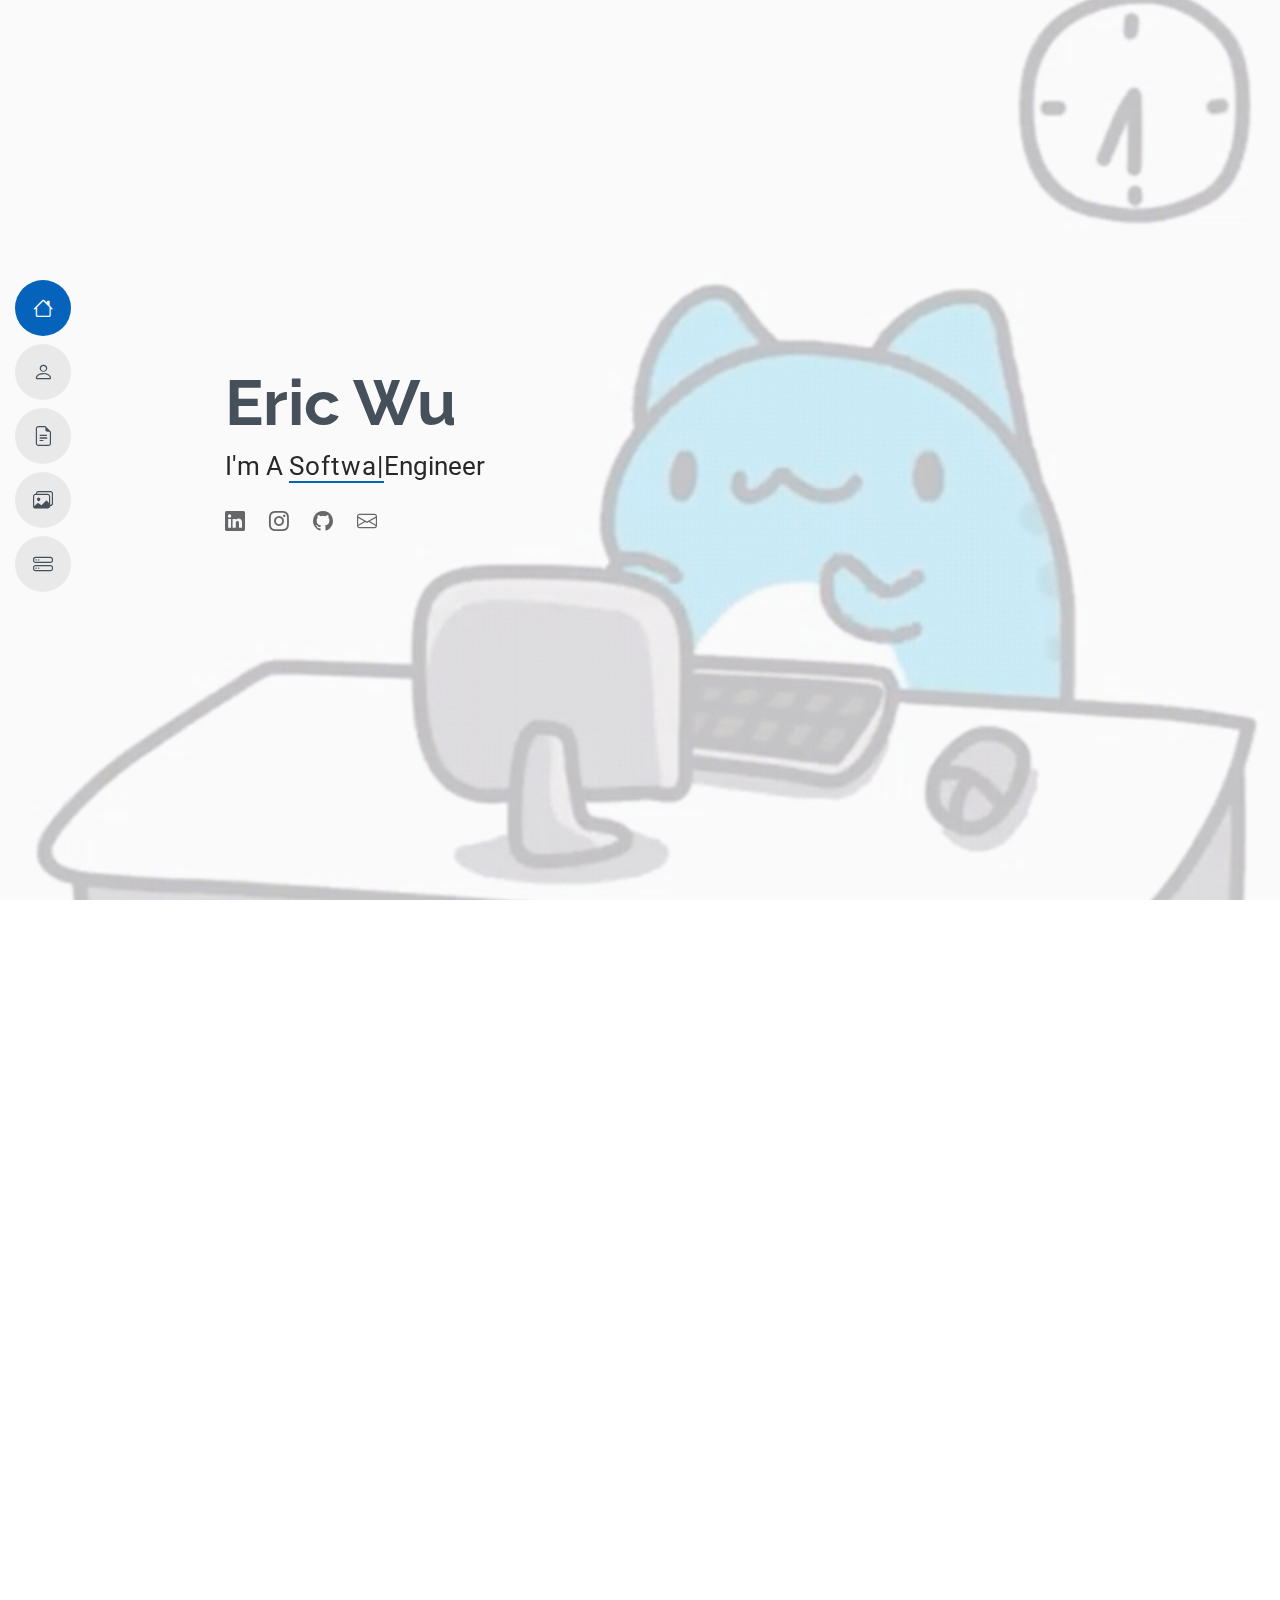
==== commit 5d8c4a43: "Resume and Project Update" ====
--- a/index.html
+++ b/index.html
@@ -209,7 +209,7 @@
         <div class="btn_container">
           <button 
           class="btn btn-color-2" 
-          onclick="window.open('https://drive.google.com/file/d/1dGA-gp_-HFpalAcAA2FXM8dZiqF8IVzy/view?usp=sharing')">
+          onclick="window.open('https://drive.google.com/file/d/1c5q27YSApy5MgL1haUfGynYl-1iQwGUQ/view?usp=sharing')">
           Download CV
         </div>
       </div><!-- End Section Title -->
@@ -356,6 +356,15 @@
               </div>
             </div><!-- End Portfolio Item -->
 
+            <div class="col-lg-4 col-md-6 portfolio-item isotope-item filter-product">
+              <img src="assets/img/project-9.jpg" class="img-fluid" alt="">
+              <div class="portfolio-info">
+                <h4>Minnie Bot</h4>
+                <p>Made using: Python</p>
+                <a href="https://github.com/Ewu694/Minnie-Bot" title="Repository" class="details-link"><i class="bi bi-github"></i></a>
+              </div>
+            </div><!-- End Portfolio Item -->
+
             <div class="col-lg-4 col-md-6 portfolio-item isotope-item filter-branding">
               <img src="assets/img/project-6.png" class="img-fluid" alt="">
               <div class="portfolio-info">
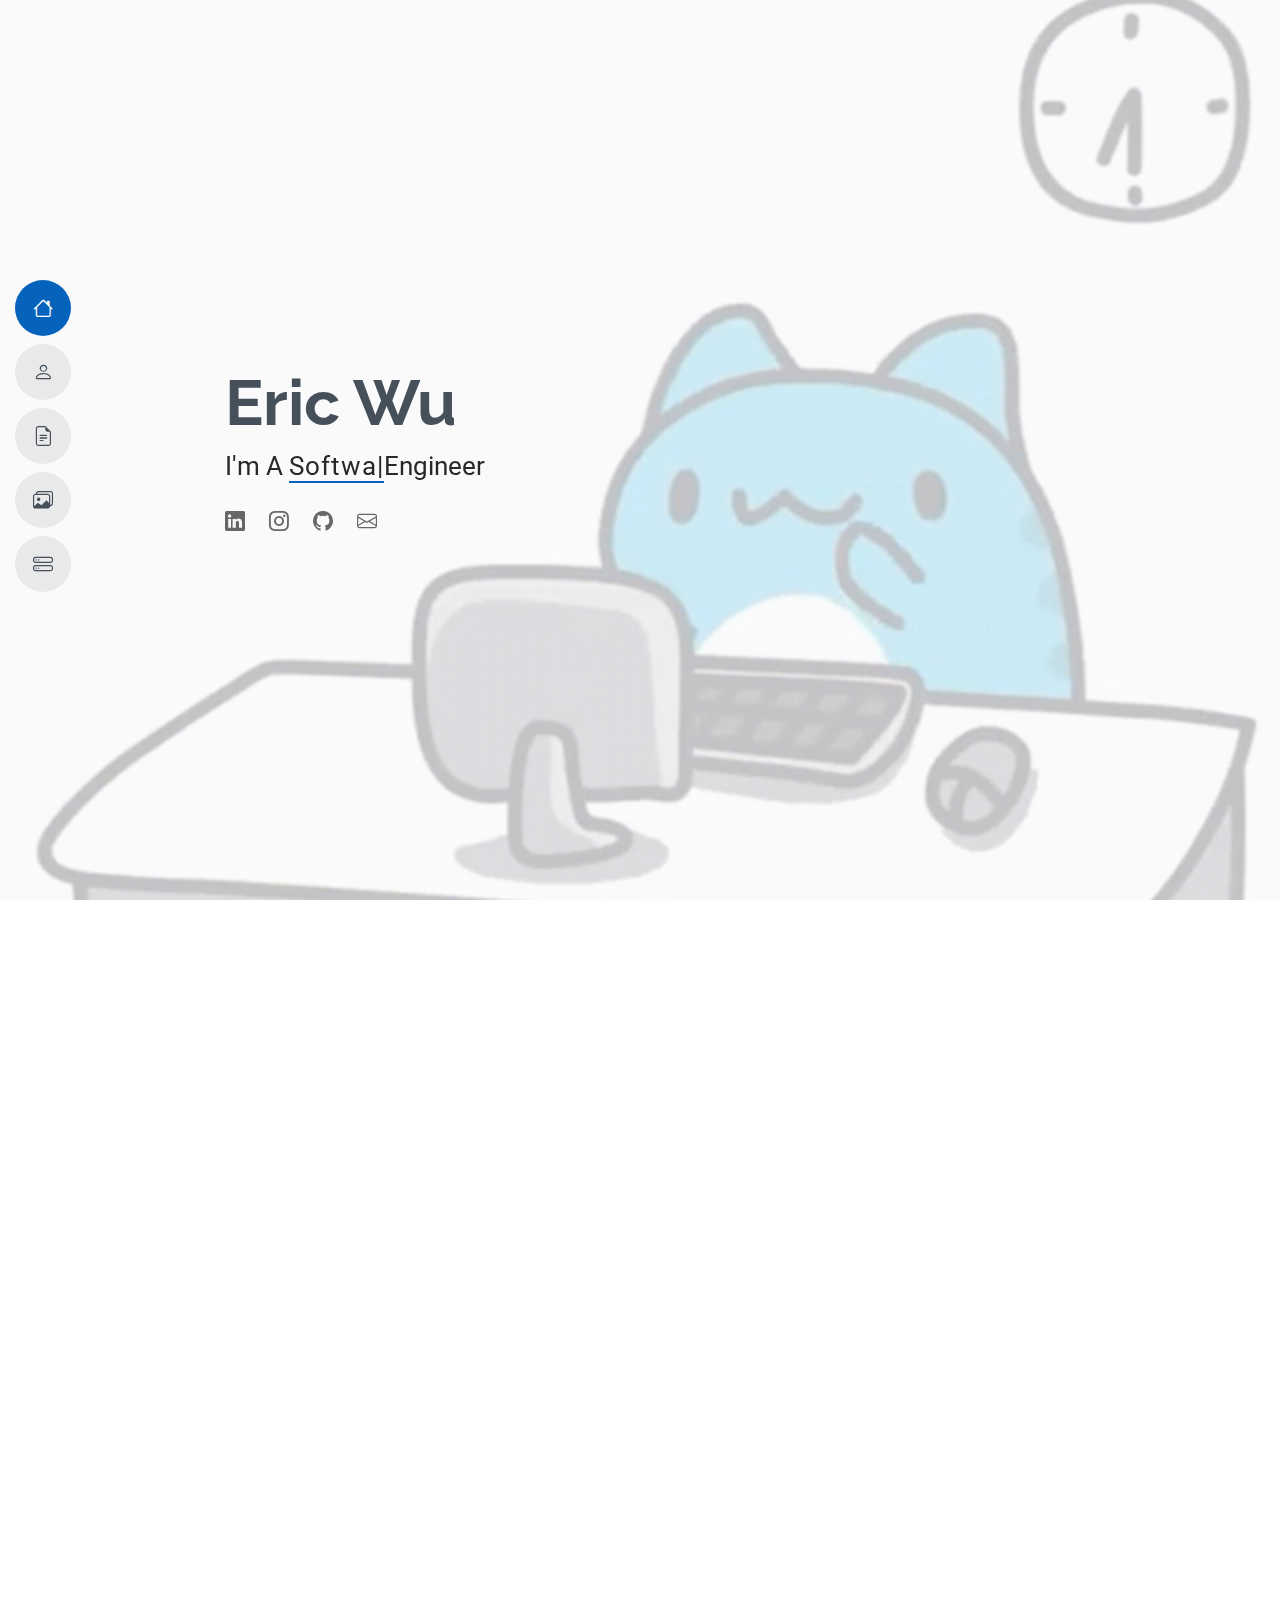
==== commit 57df44e9: "Updated Resume Section" ====
--- a/index.html
+++ b/index.html
@@ -228,7 +228,7 @@
                 <li>Brooklyn, NY</li>
                 <li> <a href="mailto:ericwu.dev@gmail.com">ericwu.dev@gmail.com</a></li>
               </ul>
-            </div><!-- Edn Resume Item -->
+            </div><!-- End Resume Item -->
 
             <h3 class="resume-title">Education</h3>
             <div class="resume-item">
@@ -238,22 +238,33 @@
               <p><em>Bachelor of Arts in Computer Science</em></p>
               <p>Relevant Coursework: Data-Structures and Algorithms, Discrete Math, Computer Architecture, Graph Theory, Operating Systems, Computer Theory, Calculus 2, Statistics
               </p>
-            </div><!-- Edn Resume Item -->
+            </div><!-- End Resume Item -->
 
           </div>
 
           <div class="col-lg-6" data-aos="fade-up" data-aos-delay="200">
             <h3 class="resume-title">Professional Experience</h3>
+            
+            <div class="resume-item">
+              <h4>Google Software Engineering Program Fellow @ Google</h4>
+              <h5>Oct 2024 - Dec 2024</h5>
+              <p><em> Remote </em></p>
+              <ul>
+                <li>Selected as one of 80 participants amongst hundreds of applicants to participate in 10 weeks of rigorous technical mentoring sessions with a Google Software Engineer and attend workshops designed to enhance technical problem-solving and interview skills </li>
+              </ul>
+            </div><!-- End Resume Item -->
+        
             <div class="resume-item">
               <h4>Software Engineer Fellow @ Headstarter AI</h4>
-              <h5>July 2024 - Present</h5>
+              <h5>July 2024 - Sep 2024</h5>
               <p><em> Remote </em></p>
               <ul>
                 <li>Developed the front-end and back-end for a Chrome Extension called AlgoArchive that tracks LeetCode and HackerRank submissions and solutions to help users easily and efficently track their progress when studying </li>
                 <li>Leveraged AI APIs to create a chatbot that is able to store past conservations for users to be able to quickly understand and break-down LeetCode and HackerRank problems</li>
                 <li>Developed a web-application to help Hunter College students easily contribute their reviews into our AI chatbot which will help future and other students get a quick summary of their future professors and receive recommendations for certain classes</li>
               </ul>
-            </div><!-- Edn Resume Item -->
+            </div><!-- End Resume Item -->
+
             <div class="resume-item">
               <h4>Software Engineer Intern @ TipTop Technologies</h4>
               <h5>March 2024 - August 2024</h5>
@@ -267,7 +278,8 @@
                 <li>Created an API to retrieve user data from a user database to allow seamless integration of another application, leading to a fast and smooth transition from one app to another</li>
                 <li>Managed the team's Github repository, ensuring accountability for project deliverables and maintaining high standards for code quality</li>
               </ul>
-            </div><!-- Edn Resume Item -->
+            </div><!-- End Resume Item -->
+
             <div class="resume-item">
               <h4>Tech Fellow @ CodePath</h4>
               <h5>June 2024 - August 2024</h5>
@@ -276,7 +288,7 @@
                 <li>Developed a deep understanding of data structures and algorithms to be able to understand the interview process and pass it </li>
                 <li>Led productive discussions within groups of 4-6 people to solve advanced data structures and algorithms problems to improve efficency and learning</li>
               </ul>
-            </div><!-- Edn Resume Item -->
+            </div><!-- End Resume Item -->
             
             <div class="resume-item">
               <h4>Student Aide @ CUNY Hunter College</h4>
@@ -288,7 +300,7 @@
                 <li>Taught hundreds of patrons about how the printing system worked, how to find and search for books within the different floors of the library, etc.
                 </li>
               </ul>
-            </div><!-- Edn Resume Item -->
+            </div><!-- End Resume Item -->
 
             <div class="resume-item">
               <h4>Teaching Assistant @ CUNY Hunter College</h4>
@@ -298,12 +310,10 @@
                 <li>Mentored hundreds of students in Python and C++, significantly improving their project and test grades.</li>
                 <li>Led discussion sessions mentoring 10-30 students in Python and C++, resulting in significant improvements in their project and test grades</li>
               </ul>
-            </div><!-- Edn Resume Item -->
-
-          </div>
-
-        </div>
-
+            </div><!-- End Resume Item -->
+
+          </div>
+        </div>
       </div>
 
     </section><!-- /Resume Section -->
